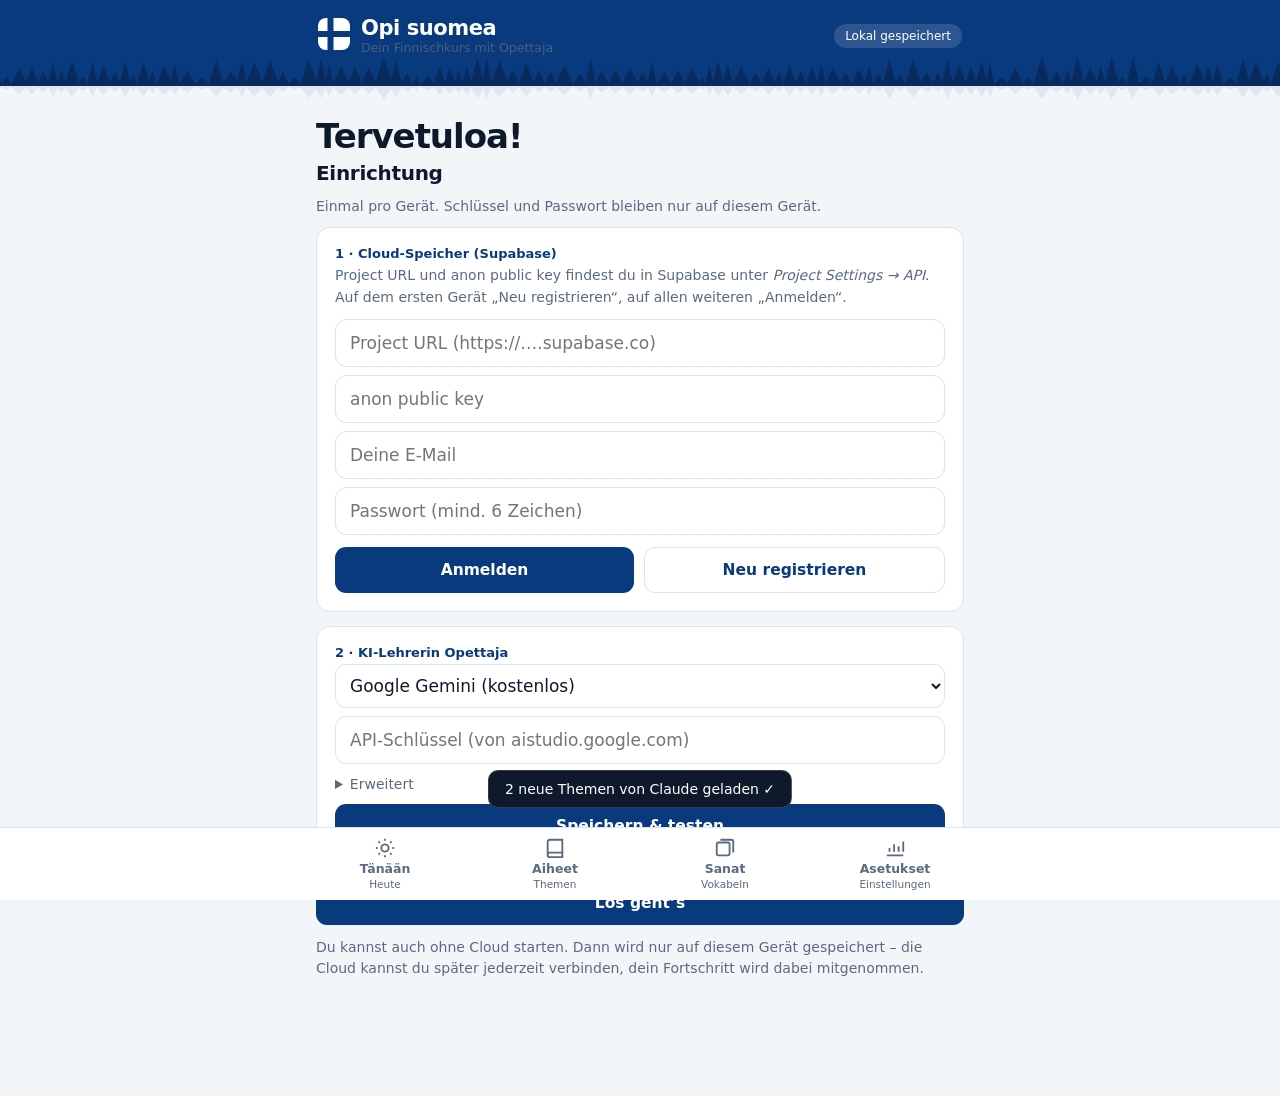
==== index.html @ 4a48f079 "Wortschatz: eigene Wörter, Problemwörter üben, Paare zuordnen Co-Authored-By: Claude Opus 5.5 <norep" ====
<!DOCTYPE html>
<html lang="de">
<head>
<meta charset="UTF-8">
<meta name="color-scheme" content="light dark">
<meta name="viewport" content="width=device-width, initial-scale=1, viewport-fit=cover">
<title>Lernen</title>
<link rel="manifest" href="manifest.webmanifest">
<link rel="icon" type="image/png" href="icon-192.png">
<link rel="apple-touch-icon" href="icon-192.png">
<meta name="theme-color" content="#0a3a7e" id="themecolor">
<meta name="apple-mobile-web-app-capable" content="yes">
<meta name="mobile-web-app-capable" content="yes">
<link rel="stylesheet" href="farben.css">
<link rel="stylesheet" href="app.css">
</head>
<body>

<header class="top">
  <div class="top-inner">
    <div class="brand">
      <span id="brandlogo"></span>
      <div><h1 id="brandname"></h1><small id="brandtag"></small></div>
    </div>
    <div id="sync" class="sync">Lädt …</div>
  </div>
  <svg class="landscape" id="landscape" viewBox="0 0 1200 44" preserveAspectRatio="xMidYMax slice" aria-hidden="true"></svg>
</header>

<main id="app"></main>

<nav class="tabs"><div class="in">
  <button data-act="tab" data-id="today" id="tab-today"><svg viewBox="0 0 24 24" fill="none" stroke="currentColor" stroke-width="2"><circle cx="12" cy="12" r="4"/><path d="M12 2v2M12 20v2M4.9 4.9l1.4 1.4M17.7 17.7l1.4 1.4M2 12h2M20 12h2M4.9 19.1l1.4-1.4M17.7 6.3l1.4-1.4"/></svg><b></b><small></small></button>
  <button data-act="tab" data-id="topics" id="tab-topics"><svg viewBox="0 0 24 24" fill="none" stroke="currentColor" stroke-width="2"><path d="M4 19.5A2.5 2.5 0 0 1 6.5 17H20V3H6.5A2.5 2.5 0 0 0 4 5.5v14z"/><path d="M4 19.5A2.5 2.5 0 0 0 6.5 22H20v-5"/></svg><b></b><small></small></button>
  <button data-act="tab" data-id="vocab" id="tab-vocab"><svg viewBox="0 0 24 24" fill="none" stroke="currentColor" stroke-width="2"><rect x="3" y="6" width="14" height="14" rx="2"/><path d="M7 3h12a2 2 0 0 1 2 2v12"/></svg><b></b><small></small></button>
  <button data-act="tab" data-id="progress" id="tab-progress"><svg viewBox="0 0 24 24" fill="none" stroke="currentColor" stroke-width="2"><path d="M3 20h18M6 16v-4M11 16V8M16 16v-6M21 16V5"/></svg><b></b><small></small></button>
</div></nav>
<div id="toast"></div>

<script src="js/app.js"></script>
<script src="js/inhalte.js"></script>
<script src="js/sprache.js"></script>
<script src="js/daten.js"></script>
<script src="js/lernen.js"></script>
<script src="js/ki.js"></script>
<script src="js/einstufung.js"></script>
<script src="js/ansichten.js"></script>
<script src="js/uebungen.js"></script>
<script src="js/formate.js"></script>
<script src="js/wortschatz.js"></script>
<script src="js/verwaltung.js"></script>
<script src="js/start.js"></script>
</body>
</html>
---- farben.css ----
/* Farben dieser App (gehört zur App, nicht zur Engine). Variablennamen sind in beiden Apps gleich. */
:root{
  --lumi:#f3f6f9;      /* Schnee */
  --paper:#ffffff;
  --sini:#0a3a7e;      /* Flaggenblau */
  --sini-d:#072b5e;
  --yo:#0e1a2b;        /* Nacht */
  --jarvi:#e2ecf6;     /* See */
  --muted:#5a6a80;
  --line:#dbe3ec;
  --kuusi:#2d6a4f;     /* Fichte */
  --kuusi-bg:#e6f2ec;
  --puolukka:#b3243b;  /* Preiselbeere */
  --puolukka-bg:#fbeaed;
  --lakka:#d98a1f;     /* Moltebeere */
  --lakka-bg:#fdf3e2;
  --lakka-ink:#8a5a0f;
  --on-sini:#ffffff;
  --head:#0a3a7e;
  --head-forest:#072b5e;
  --next-bg:#0a3a7e;
  --tip:#f5f3ee;
  --lock:#eef0f3;
  --mirror:#dfe8f2;
  color-scheme:light;
}
/* Nachtmodus – finnische Polarnacht (kaamos) */
:root[data-theme="dark"]{
  --lumi:#0c1520;--paper:#141f2d;--sini:#7db3f0;--sini-d:#9cc6f5;--yo:#e5ecf4;--jarvi:#1a2b40;--muted:#98a9bd;--line:#26364a;
  --kuusi:#62c493;--kuusi-bg:#13302a;--puolukka:#f2798a;--puolukka-bg:#3a1b23;--lakka:#f0b050;--lakka-bg:#36290f;--lakka-ink:#f0b050;
  --on-sini:#081a30;--head:#0b2447;--head-forest:#05152b;--next-bg:#17365f;--tip:#1c2633;--lock:#1d2836;--mirror:#162334;
  color-scheme:dark;
}
:root[data-theme="dark"] .fb.ok,:root[data-theme="dark"] .fb.bad,:root[data-theme="dark"] .fb.dunno{border-color:transparent}
:root[data-theme="dark"] .next .btn{background:#e5ecf4;color:#0a3a7e}
---- app.css ----
*{box-sizing:border-box}
html,body{margin:0;background:var(--lumi);color:var(--yo);font-family:system-ui,-apple-system,"Segoe UI",Roboto,"Helvetica Neue",Arial,sans-serif;-webkit-font-smoothing:antialiased}
body{padding-bottom:calc(78px + env(safe-area-inset-bottom))}
button,input,select,textarea{font:inherit;color:inherit}
:focus-visible{outline:3px solid #7fb0ea;outline-offset:2px}
@media (prefers-reduced-motion:reduce){*{transition:none!important;animation:none!important}}

/* Kopf mit See und Wald */
header.top{background:var(--head);color:#fff;position:relative;overflow:hidden}
.top-inner{max-width:680px;margin:0 auto;padding:16px 18px 46px;display:flex;align-items:center;justify-content:space-between;gap:12px;position:relative;z-index:2}
.brand{display:flex;align-items:center;gap:11px}
.brand h1{margin:0;font-size:21px;font-weight:800;letter-spacing:-.02em}
.brand small{display:block;opacity:.78;font-size:12.5px;font-weight:500;letter-spacing:0}
.sync{font-size:12px;padding:5px 11px;border-radius:99px;background:rgba(255,255,255,.14);white-space:nowrap}
.sync.err{background:var(--puolukka)}
.landscape{position:absolute;left:0;right:0;bottom:0;height:44px;z-index:1;display:block;width:100%}

main{max-width:680px;margin:0 auto;padding:18px 16px 28px}
.card{background:var(--paper);border-radius:14px;padding:18px;margin:0 0 14px;border:1px solid var(--line)}
.label{font-size:13px;color:var(--sini);font-weight:650;margin:0 0 4px}
h2{font-size:20px;margin:0 0 10px;letter-spacing:-.015em;line-height:1.25}
h3{font-size:16px;margin:20px 0 8px}
p{line-height:1.55;margin:0 0 10px}
.muted{color:var(--muted);font-size:14px}
small{color:var(--muted)}

.btn{appearance:none;border:0;background:var(--sini);color:var(--on-sini);font-weight:650;font-size:15.5px;padding:13px 18px;border-radius:11px;cursor:pointer;width:100%;transition:transform .06s,background .15s}
@media (hover:hover){.btn:hover{background:var(--sini-d)}}
.btn:active{transform:scale(.985)}
.btn.sm{width:auto;padding:9px 15px;font-size:14px}
.btn.ghost{background:transparent;color:var(--sini);border:1.5px solid var(--line)}
@media (hover:hover){.btn.ghost:hover{background:var(--jarvi)}}
.btn.danger{background:transparent;color:var(--puolukka);border:1.5px solid var(--puolukka-bg)}
.btn:disabled{opacity:.45;cursor:default}
.btnrow{display:flex;gap:10px;flex-wrap:wrap;margin-top:12px}
.btnrow .btn{flex:1;min-width:140px}

/* Heute */
.greet{font-size:30px;font-weight:800;letter-spacing:-.03em;margin:2px 0 2px;line-height:1.1}
.date{color:var(--muted);margin-bottom:16px}
.facts{display:flex;gap:22px;margin:0 0 18px;flex-wrap:wrap}
.facts div{display:flex;flex-direction:column}
.facts b{font-size:22px;font-weight:800;color:var(--sini)}
.facts span{font-size:13px;color:var(--muted)}
.next{background:var(--next-bg);color:#fff;border-radius:16px;padding:20px;margin:0 0 14px}
.next .label{color:#bcd3f2}
.next h2{color:#fff;font-size:22px}
.next p{color:#dbe7f7}
.next .btn{background:#fff;color:var(--sini)}
@media (hover:hover){.next .btn:hover{background:#e2ecf6}}
.row{display:flex;align-items:center;justify-content:space-between;gap:12px;padding:12px 0;border-top:1px solid var(--line)}
.row:first-of-type{border-top:0}
.row b{display:block}
.teacher{border-left:4px solid var(--sini);background:var(--jarvi);border-radius:4px 14px 14px 4px;padding:14px 16px;margin:0 0 14px}
.teacher p{margin:0 0 6px}

/* Themenliste */
.tlist{list-style:none;margin:0;padding:0}
.titem{display:flex;align-items:center;gap:14px;padding:14px 4px;border-bottom:1px solid var(--line);cursor:pointer;background:none;border-left:0;border-right:0;border-top:0;width:100%;text-align:left}
@media (hover:hover){.titem:hover{background:var(--jarvi)}}
.titem .num{flex:none;width:34px;height:34px;border-radius:50%;display:grid;place-items:center;font-weight:800;font-size:14px;background:var(--jarvi);color:var(--sini)}
.titem.locked .num,.titem.locked b,.titem.locked .fi,.titem.locked .badge{opacity:.55}
.vhint{background:var(--jarvi);border-radius:10px;padding:10px 12px;margin:10px 0 0;font-size:15px;line-height:1.6}.vhint .label{margin-bottom:2px}
.aiflagp{margin:6px 0 0}.aiflag{font-size:12.5px;color:var(--muted);text-decoration:underline dotted}
.titem .req{font-size:12.5px;color:var(--muted);margin-top:4px;line-height:1.45}
.req .ok{color:var(--kuusi);font-weight:650}.req .no{color:var(--puolukka);font-weight:650}
.reqrow{display:flex;align-items:center;gap:10px;padding:10px 0;border-bottom:1px solid var(--line)}.reqrow:last-of-type{border-bottom:0}
.reqrow .rq{flex:1;min-width:0}.reqrow small{display:block;color:var(--muted);margin-top:2px}
.titem .body{flex:1;min-width:0}
.titem .fi{font-size:13px;color:var(--muted)}
.bar{height:5px;border-radius:5px;background:var(--line);overflow:hidden;margin-top:6px}
.bar i{display:block;height:100%;background:var(--kuusi)}
.badge{font-size:12px;font-weight:650;padding:3px 9px;border-radius:99px;white-space:nowrap;background:var(--jarvi);color:var(--sini)}
.badge.due{background:var(--lakka-bg);color:var(--lakka-ink)}
.badge.new{background:var(--kuusi-bg);color:var(--kuusi)}
.badge.locked{background:var(--lock);color:var(--muted)}

/* Theorie */
.theory h3:first-child{margin-top:0}
.theory table{width:100%;border-collapse:collapse;margin:6px 0 14px;font-size:15px}
.theory td{padding:8px 6px;border-bottom:1px solid var(--line);vertical-align:top}
.theory td:first-child{font-weight:650;color:var(--sini);width:46%}
.theory .rule{background:var(--jarvi);border-left:3px solid var(--sini);padding:10px 12px;border-radius:3px 8px 8px 3px}
.theory .tip{background:var(--tip);border-left:3px solid #9a8f7a;padding:10px 12px;border-radius:3px 8px 8px 3px}
.theory ul{padding-left:20px;line-height:1.6}
.ftitle{font-size:34px;font-weight:800;letter-spacing:-.03em;margin:0;line-height:1.05}
.back{background:none;border:0;color:var(--sini);font-weight:650;padding:4px 0;margin-bottom:10px;cursor:pointer}

/* Übungen */
.sbar{display:flex;align-items:center;gap:12px;margin-bottom:14px}
.prog{flex:1;height:8px;background:var(--line);border-radius:8px;overflow:hidden}
.prog i{display:block;height:100%;background:var(--sini);transition:width .3s}
.xbtn{background:none;border:0;color:var(--muted);cursor:pointer;font-size:14px}
.ask{font-size:14px;color:var(--muted);margin-bottom:6px}
.q{font-size:24px;font-weight:750;letter-spacing:-.015em;line-height:1.3;margin:0 0 16px}
.q .gap{display:inline-block;min-width:56px;border-bottom:3px solid var(--sini);color:var(--sini)}
.gw{cursor:pointer;border-bottom:1.5px dotted color-mix(in srgb,currentColor 45%,transparent);-webkit-tap-highlight-color:transparent}
.gw.on{background:var(--jarvi);border-radius:4px}@media (hover:hover){.gw:hover{background:var(--jarvi);border-radius:4px}}
#gloss{position:fixed;z-index:60;max-width:min(320px,calc(100vw - 32px));background:var(--paper);color:var(--yo);border:1.5px solid var(--line);border-radius:12px;padding:10px 12px;box-shadow:0 8px 24px rgba(0,0,0,.18);font-size:15px;line-height:1.35}
#gloss b{color:var(--sini)}#gloss small{display:block;color:var(--muted);margin-top:3px}
.opts{display:grid;gap:9px}
.opt{text-align:left;padding:13px 15px;border-radius:11px;border:1.5px solid var(--line);background:var(--paper);cursor:pointer;font-size:16px}
@media (hover:hover){.opt:hover{border-color:var(--sini)}}
.opt.right{border-color:var(--kuusi);background:var(--kuusi-bg)}
.opt.wrong{border-color:var(--puolukka);background:var(--puolukka-bg)}
.inp{width:100%;color:var(--yo);padding:13px 14px;border-radius:11px;border:1.5px solid var(--line);font-size:17px;background:var(--paper)}
.inp:focus{border-color:var(--sini);outline:none}
.hint{font-size:14px;color:var(--muted);margin:-8px 0 12px}
.tabex{width:100%;border-collapse:collapse;margin:0 0 6px;font-size:16px}
.tabex th{font-size:13px;font-weight:650;color:var(--muted);text-align:left;padding:4px 6px;border-bottom:1.5px solid var(--line)}
.tabex td{padding:5px 6px;border-bottom:1px solid var(--line);vertical-align:middle}
.tabex td.fix{font-weight:650;color:var(--sini)}
.tabex input{width:100%;min-width:0;padding:8px 9px;font-size:16px;border-radius:8px;border:1.5px solid var(--line);background:var(--paper);color:var(--yo)}
.tabex input.ok{border-color:var(--kuusi);background:var(--kuusi-bg)}
.tabex input.no{border-color:var(--puolukka);background:var(--puolukka-bg)}
.tabex .sol{display:block;font-size:13px;color:var(--kuusi);font-weight:650;margin-top:3px}
.ordline{min-height:54px;border-bottom:2px solid var(--line);padding:8px 0;display:flex;flex-wrap:wrap;gap:8px;margin-bottom:14px;align-items:center}
.ph{color:var(--muted);font-size:14px}
.chips{display:flex;flex-wrap:wrap;gap:8px;margin-bottom:14px}
.chip{padding:9px 14px;border-radius:10px;border:1.5px solid var(--line);background:var(--paper);cursor:pointer;font-size:16px;font-weight:600}
.chip.on{background:var(--jarvi);border-color:var(--sini);color:var(--sini)}
.chip.ghost{visibility:hidden}
.fb{margin-top:14px;padding:14px 16px;border-radius:12px}
.fb.ok{background:var(--kuusi-bg);border:1px solid #bfdccd}
.fb.bad{background:var(--puolukka-bg);border:1px solid #efc2ca}
.fb.wait{background:var(--jarvi)}
.fb.dunno{background:var(--lakka-bg);border:1px solid #f0d7a8}
.fb.dunno b.t{color:var(--lakka-ink)}
.fb b.t{display:block;margin-bottom:4px;font-size:16px}
.fb.ok b.t{color:var(--kuusi)}
.fb.bad b.t{color:var(--puolukka)}
.fb p{margin:4px 0 0}

/* Ergebnis */
.center{text-align:center}
.ring{width:128px;height:128px;border-radius:50%;background:conic-gradient(var(--sini) calc(var(--p)*1%),var(--line) 0);display:grid;place-items:center;margin:10px auto 8px}
.ring span{width:100px;height:100px;border-radius:50%;background:var(--paper);display:grid;place-items:center;font-size:28px;font-weight:800;color:var(--sini)}
.err{padding:10px 0;border-top:1px solid var(--line);font-size:15px}
.err .u{color:var(--puolukka)}
.err .r{color:var(--kuusi);font-weight:650}
.rates{display:grid;grid-template-columns:repeat(4,1fr);gap:8px;margin-top:10px}
@media (max-width:440px){.rates{grid-template-columns:repeat(2,1fr)}}
.rate{border-radius:11px;padding:12px 6px;border:1.5px solid var(--line);background:var(--paper);cursor:pointer;display:flex;flex-direction:column;align-items:center;gap:2px}
.rate b{font-size:15px}
.rate small{font-size:12px}
.rate.again b{color:var(--puolukka)} @media (hover:hover){.rate.again:hover{background:var(--puolukka-bg)}}
.rate.hard b{color:var(--lakka-ink)} @media (hover:hover){.rate.hard:hover{background:var(--lakka-bg)}}
.rate.good b{color:var(--sini)} @media (hover:hover){.rate.good:hover{background:var(--jarvi)}}
.rate.easy b{color:var(--kuusi)} @media (hover:hover){.rate.easy:hover{background:var(--kuusi-bg)}}
.aibox ul{padding-left:20px;margin:8px 0;line-height:1.55}
.plan{margin-top:10px;padding-top:10px;border-top:1px solid var(--line)}
.dots{display:inline-flex;gap:4px;vertical-align:middle}
.dots i{width:6px;height:6px;border-radius:50%;background:var(--sini);animation:b 1s infinite}
.dots i:nth-child(2){animation-delay:.15s}.dots i:nth-child(3){animation-delay:.3s}
@keyframes b{0%,80%,100%{opacity:.25}40%{opacity:1}}

/* Karteikarten */
.flash .front{font-size:36px;font-weight:800;letter-spacing:-.02em;text-align:center;padding:26px 0 18px;word-break:break-word}
.flash .backside{text-align:center;font-size:22px;font-weight:700;color:var(--sini);padding:4px 0 14px;border-top:1px dashed var(--line)}
.flash .backside small{display:block;font-size:14px;font-weight:500;margin-top:4px}
.cmp{font-size:14px;text-align:center;margin-bottom:10px}
.vrow{display:flex;justify-content:space-between;gap:10px;padding:9px 0;border-top:1px solid var(--line);font-size:15px}
.vrow .w{font-weight:650;min-width:0;overflow-wrap:anywhere}
.vrow .d{color:var(--muted);flex:1;text-align:left;margin-left:10px;min-width:0;overflow-wrap:anywhere}
.vrow .vbody{flex:1;min-width:0}.vrow .vbody .d{margin-left:6px}
.vrow .sts{display:flex;flex-wrap:wrap;gap:2px 12px;margin-top:2px}
.st{font-size:12px;font-weight:650;white-space:nowrap}
.st.neu{color:var(--muted)} .st.lernt{color:var(--lakka-ink)} .st.gut{color:var(--sini)} .st.sicher{color:var(--kuusi)}

/* Fortschritt */
.grid2{display:grid;grid-template-columns:1fr 1fr;gap:10px}
.stat{background:var(--jarvi);border-radius:12px;padding:12px 14px}
.stat b{font-size:24px;font-weight:800;color:var(--sini);display:block}
.stat span{font-size:13px;color:var(--muted)}
.level{display:inline-block;font-size:26px;font-weight:800;color:var(--on-sini);background:var(--sini);border-radius:10px;padding:4px 12px;margin-right:8px}
textarea.out{width:100%;background:var(--paper);color:var(--yo);min-height:160px;border:1.5px solid var(--line);border-radius:10px;padding:10px;font-size:12.5px;font-family:ui-monospace,Menlo,Consolas,monospace}
select.inp{padding:10px}
details summary{cursor:pointer;margin-top:4px}
.setrow{display:flex;align-items:center;justify-content:space-between;gap:12px;padding:10px 0;border-top:1px solid var(--line)}

/* Audio */
.spk{display:inline-grid;place-items:center;width:30px;height:30px;border-radius:50%;border:1.5px solid var(--line);background:var(--paper);color:var(--sini);cursor:pointer;vertical-align:middle;margin-right:8px;flex:none;padding:0}
@media (hover:hover){.spk:hover{background:var(--jarvi);border-color:var(--sini)}}
.spk svg{width:15px;height:15px;pointer-events:none}
.spk.big{width:52px;height:52px;margin:0 auto}
.spk.big svg{width:24px;height:24px}
.sayable{text-decoration:underline dotted var(--sini);text-underline-offset:3px;cursor:pointer}

/* Navigation */
nav.tabs{position:fixed;left:0;right:0;bottom:0;background:var(--paper);border-top:1px solid var(--line);display:flex;justify-content:center;padding-bottom:env(safe-area-inset-bottom);z-index:10}
nav.tabs .in{display:flex;width:100%;max-width:680px}
nav.tabs button{flex:1;background:none;border:0;padding:9px 4px 10px;display:flex;flex-direction:column;align-items:center;gap:2px;cursor:pointer;color:var(--muted)}
nav.tabs button b{font-size:12.5px;font-weight:700}
nav.tabs button small{font-size:10.5px}
nav.tabs button.on{color:var(--sini)}
nav.tabs svg{width:22px;height:22px}
#toast{position:fixed;border:1px solid rgba(255,255,255,.15);left:50%;bottom:calc(92px + env(safe-area-inset-bottom));transform:translateX(-50%) translateY(20px);background:#0e1a2b;color:#fff;padding:10px 16px;border-radius:10px;font-size:14px;opacity:0;pointer-events:none;transition:all .25s;z-index:20;max-width:90vw;text-align:center}
#toast.show{opacity:1;transform:translateX(-50%) translateY(0)}
/* Hinweis „Neue Version verfügbar“ */
#update{position:fixed;left:12px;right:12px;bottom:calc(72px + env(safe-area-inset-bottom));max-width:560px;margin:0 auto;background:var(--sini);color:var(--on-sini);border-radius:12px;padding:10px 12px 10px 16px;display:flex;align-items:center;justify-content:space-between;gap:12px;z-index:30;box-shadow:0 6px 20px rgba(0,0,0,.25);font-weight:650}
#update .btn{width:auto;background:var(--on-sini);color:var(--sini)}

/* Einstufungstest und Sonderzeichen-Tasten */
.ptabs{display:flex;gap:6px;margin:0 0 14px;overflow-x:auto}
.ptab{flex:1;min-width:76px;border:1.5px solid var(--line);background:var(--paper);border-radius:11px;padding:8px 6px;cursor:pointer;text-align:center}
.ptab b{display:block;font-size:15px}
.ptab small{font-size:12px}
.ptab.on{border-color:var(--sini);background:var(--jarvi);color:var(--sini)}
.ptab.full small{color:var(--kuusi);font-weight:700}
.psec h3{margin:0 0 4px}
.psec .code{color:var(--sini);margin-right:6px}
.bank{display:flex;flex-wrap:wrap;gap:6px;margin:6px 0 10px}
.bank span{border:1px dashed var(--muted);padding:2px 10px;border-radius:99px;font-size:15px}
.pitem{display:grid;grid-template-columns:24px 1fr 34px;gap:8px;padding:12px 0;border-top:1px solid var(--line);align-items:start}
.pitem .n{color:var(--muted);font-size:14px;padding-top:6px}
.psent{font-size:17px;line-height:1.55;margin:0}
.psent.gaps{line-height:2.1}
.ptag{font-size:12px;border:1px solid var(--line);border-radius:5px;padding:1px 6px;color:var(--muted);margin-left:6px;white-space:nowrap;vertical-align:2px}
input.pgap{font:inherit;font-size:17px;color:var(--sini);background:transparent;border:0;border-bottom:2px solid var(--muted);padding:0 2px;margin:0 2px;text-align:center;border-radius:0;width:8ch}
input.pgap:focus,textarea.pline:focus{outline:none;border-bottom-color:var(--sini);background:var(--jarvi)}
input.pgap.ok,.pw.ok{color:var(--kuusi);border-bottom-color:var(--kuusi)}
input.pgap.bad,.pw.bad{color:var(--puolukka);border-bottom-color:var(--puolukka)}
input.pgap[readonly]{cursor:default}
textarea.pline{display:block;width:100%;font:inherit;font-size:17px;line-height:1.5;color:var(--sini);background:transparent;border:0;border-bottom:2px solid var(--muted);border-radius:0;padding:4px 2px;resize:none;overflow:hidden}
textarea.plong{display:block;width:100%;font:inherit;font-size:16px;line-height:1.7;color:var(--yo);background:var(--paper);border:1.5px solid var(--line);border-radius:10px;padding:10px 12px;min-height:220px;resize:vertical}
textarea.pshort{min-height:96px}
.mine{font-size:17px;line-height:1.7;padding:4px 2px;border-bottom:2px solid var(--line);overflow-wrap:anywhere;white-space:pre-wrap}
.pw.bad{text-decoration:underline wavy;text-decoration-thickness:1px;text-underline-offset:4px}
.unsure{width:32px;height:32px;border:1.5px solid var(--line);background:none;color:var(--muted);border-radius:50%;font-weight:800;cursor:pointer}
.unsure.on{background:var(--lakka);border-color:var(--lakka);color:#fff}
.unsure:disabled{cursor:default;opacity:.6}
.rfrow{display:flex;gap:8px;margin-top:6px}
.rfrow button{border:1.5px solid var(--line);background:var(--paper);padding:6px 14px;border-radius:9px;cursor:pointer;font-size:15px}
.rfrow button.on{background:var(--next-bg);border-color:var(--next-bg);color:#fff}
.rfrow button.ok{background:var(--kuusi);border-color:var(--kuusi);color:#fff}
.rfrow button.bad{background:var(--puolukka);border-color:var(--puolukka);color:#fff}
.rfrow button:disabled{cursor:default}
.pres{margin-top:8px;font-size:15px;padding:10px 12px;border-radius:10px;background:var(--tip);border-left:4px solid var(--line)}
.pres.ok{border-left-color:var(--kuusi)} .pres.bad{border-left-color:var(--puolukka)} .pres.wait{border-left-color:var(--lakka)}
.pres .lbl{font-weight:750;margin-right:6px}
.pres.ok .lbl{color:var(--kuusi)} .pres.bad .lbl{color:var(--puolukka)} .pres.wait .lbl{color:var(--lakka-ink)}
.pres .sol b{color:var(--kuusi)}
.pres .sub{color:var(--muted);font-size:14px;margin-top:4px}
.pres .selfrow{display:flex;gap:6px;flex-wrap:wrap;margin-top:8px}
.pres ul{margin:6px 0 0;padding-left:20px;line-height:1.5}
.wc{font-size:13px;color:var(--muted);margin-top:4px}
.wc.ok{color:var(--kuusi);font-weight:700}
.reading{background:var(--tip);border-left:4px solid var(--sini);border-radius:4px 12px 12px 4px;padding:14px 16px;line-height:1.7;margin:8px 0}
.reading p{margin:0 0 10px}.reading p:last-child{margin:0}
.checkrow{display:flex;align-items:center;gap:12px;flex-wrap:wrap;margin-top:12px}
.checkrow .btn{width:auto}
.keys{display:flex;gap:6px;margin:0 0 12px}
.keys button{width:38px;height:36px;border:1.5px solid var(--line);background:var(--paper);border-radius:9px;font-size:16px;cursor:pointer}
.cmp.typed .mine{font-weight:650}
.dx{color:var(--puolukka);text-decoration:underline;text-underline-offset:3px}
/* Lesetext, Schreibaufgabe, Dialog (js/formate.js) */
.lestxt{background:var(--jarvi);border-radius:12px;padding:12px 14px;margin:0 0 16px;font-size:17px;line-height:1.5}
.lestxt p{margin:0 0 6px}.lestxt p:last-child{margin:0}
.lesspk{display:flex;align-items:center;gap:8px;margin-bottom:8px}.lesspk small{color:var(--muted)}
.lesq{margin:0 0 16px}.lesqq{font-weight:650;margin:0 0 8px}
.opt.sel{border-color:var(--sini);background:var(--jarvi)}
.schta{resize:vertical;min-height:96px;font-family:inherit;line-height:1.45}
.dlg{display:grid;gap:10px;margin:0 0 6px}
.dlgl{padding:10px 12px;border-radius:12px;background:var(--jarvi);max-width:92%;font-size:16px;line-height:1.4}
.dlgl b{display:block;font-size:13px;color:var(--muted);margin-bottom:3px}
.dlgl.me{background:var(--paper);border:1.5px solid var(--line);justify-self:end;width:92%}
.dlgl.me small{display:block;color:var(--muted);font-size:14px;margin-bottom:6px}
.dcell{width:100%;min-width:0;padding:9px 10px;font-size:16px;border-radius:8px;border:1.5px solid var(--line);background:var(--paper);color:var(--yo)}
.dcell.ok{border-color:var(--kuusi);background:var(--kuusi-bg)}.dcell.no{border-color:var(--puolukka);background:var(--puolukka-bg)}
.dlgl .sol{display:block;font-size:14px;color:var(--kuusi);font-weight:650;margin-top:4px}
/* Eigene Wörter, Problemwörter, Paare zuordnen (js/wortschatz.js) */
.ownform{display:grid;gap:8px;margin:4px 0 10px}.ownform .btnrow{margin-top:0}
.vrow.ownedit{display:block}
.leech{color:var(--lakka-ink);font-size:14px}
.pairs{display:grid;grid-template-columns:1fr 1fr;gap:10px}.pairs>div{display:grid;gap:9px;align-content:start}
.pair{padding:12px 10px;border-radius:11px;border:1.5px solid var(--line);background:var(--paper);color:var(--yo);cursor:pointer;font-size:16px;text-align:center;min-height:52px;overflow-wrap:anywhere}
.pair.on{border-color:var(--sini);background:var(--jarvi)}.pair.ok{border-color:var(--kuusi);background:var(--kuusi-bg);opacity:.55}
.pair.no{border-color:var(--puolukka);background:var(--puolukka-bg)}
.ownact{font-size:13px;margin-top:4px}
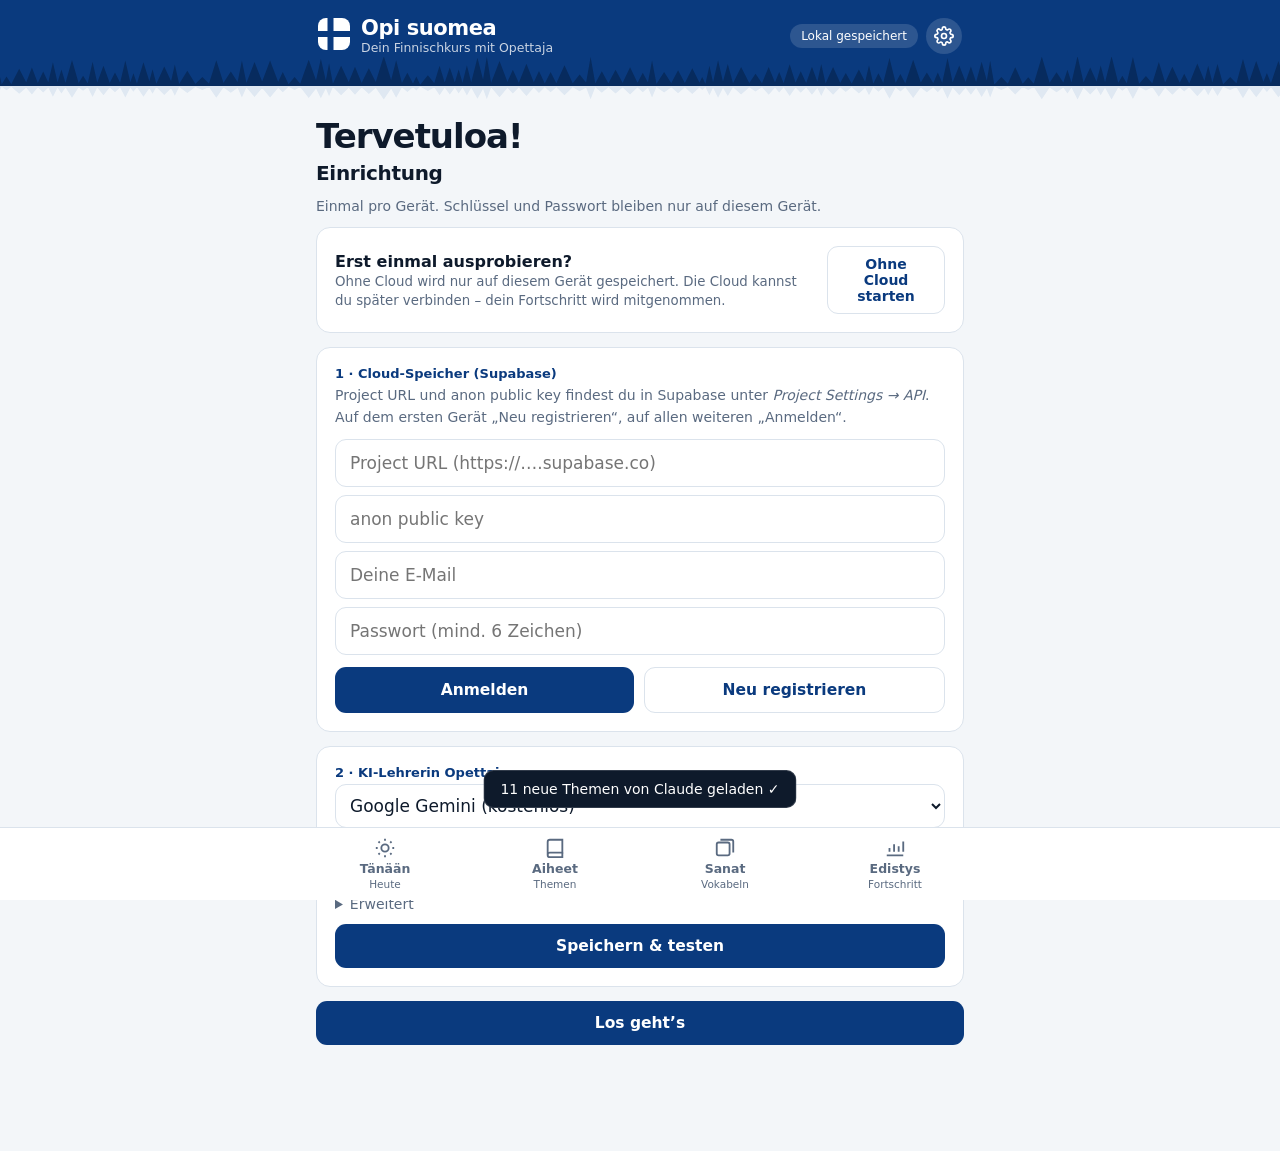
==== commit 88d60c45: "Bedienung: Tagesplan, Themenseite, Fortschritt/Einstellungen getrennt, Vokabeln, Hören, Details (E-1" ====
--- a/index.html
+++ b/index.html
@@ -22,7 +22,7 @@
       <span id="brandlogo"></span>
       <div><h1 id="brandname"></h1><small id="brandtag"></small></div>
     </div>
-    <div id="sync" class="sync">Lädt …</div>
+    <div class="topright"><div id="sync" class="sync">Lädt …</div><button class="gear" id="tab-settings" data-act="tab" data-id="settings" aria-label="Einstellungen" title="Einstellungen"><svg viewBox="0 0 24 24" fill="none" stroke="currentColor" stroke-width="2"><circle cx="12" cy="12" r="3"/><path d="M19.4 15a1.65 1.65 0 0 0 .33 1.82l.06.06a2 2 0 1 1-2.83 2.83l-.06-.06a1.65 1.65 0 0 0-1.82-.33 1.65 1.65 0 0 0-1 1.51V21a2 2 0 1 1-4 0v-.09A1.65 1.65 0 0 0 9 19.4a1.65 1.65 0 0 0-1.82.33l-.06.06a2 2 0 1 1-2.83-2.83l.06-.06A1.65 1.65 0 0 0 4.68 15a1.65 1.65 0 0 0-1.51-1H3a2 2 0 1 1 0-4h.09A1.65 1.65 0 0 0 4.6 9a1.65 1.65 0 0 0-.33-1.82l-.06-.06a2 2 0 1 1 2.83-2.83l.06.06A1.65 1.65 0 0 0 9 4.68a1.65 1.65 0 0 0 1-1.51V3a2 2 0 1 1 4 0v.09a1.65 1.65 0 0 0 1 1.51 1.65 1.65 0 0 0 1.82-.33l.06-.06a2 2 0 1 1 2.83 2.83l-.06.06A1.65 1.65 0 0 0 19.4 9a1.65 1.65 0 0 0 1.51 1H21a2 2 0 1 1 0 4h-.09a1.65 1.65 0 0 0-1.51 1z"/></svg></button></div>
   </div>
   <svg class="landscape" id="landscape" viewBox="0 0 1200 44" preserveAspectRatio="xMidYMax slice" aria-hidden="true"></svg>
 </header>
@@ -45,9 +45,13 @@
 <script src="js/ki.js"></script>
 <script src="js/einstufung.js"></script>
 <script src="js/ansichten.js"></script>
+<script src="js/woerterbuch.js"></script>
 <script src="js/uebungen.js"></script>
+<script src="js/vokabeln.js"></script>
 <script src="js/formate.js"></script>
 <script src="js/wortschatz.js"></script>
+<script src="js/ueberblick.js"></script>
+<script src="js/ki-ueben.js"></script>
 <script src="js/verwaltung.js"></script>
 <script src="js/start.js"></script>
 </body>
--- a/app.css
+++ b/app.css
@@ -277,3 +277,64 @@
 .pair.on{border-color:var(--sini);background:var(--jarvi)}.pair.ok{border-color:var(--kuusi);background:var(--kuusi-bg);opacity:.55}
 .pair.no{border-color:var(--puolukka);background:var(--puolukka-bg)}
 .ownact{font-size:13px;margin-top:4px}
+/* Lernkalender, Vorschau, Grammatik-Übersicht (js/ueberblick.js) */
+.cal{display:grid;grid-template-columns:repeat(12,1fr);grid-template-rows:repeat(7,auto);gap:3px;max-width:340px}
+.cal i,.calleg i{display:block;aspect-ratio:1;border-radius:3px;background:var(--line)}
+.cal i.calf{background:transparent}
+.cal1{background:color-mix(in srgb,var(--sini) 30%,var(--paper))!important}.cal2{background:color-mix(in srgb,var(--sini) 52%,var(--paper))!important}
+.cal3{background:color-mix(in srgb,var(--sini) 76%,var(--paper))!important}.cal4{background:var(--sini)!important}
+.calleg{display:flex;align-items:center;gap:3px;font-size:12px;color:var(--muted);margin-top:8px}.calleg i{width:12px}.calleg span{margin:0 4px}
+.fc{display:grid;grid-template-columns:repeat(7,1fr);gap:6px;align-items:end}
+.fcol{display:flex;flex-direction:column;align-items:center;gap:3px;font-size:13px;line-height:1.25}.fcol b{font-size:13px}
+.fcol small{color:var(--muted);font-size:12px;white-space:nowrap}.fcol .ftop{font-size:11px;color:var(--sini)}
+.fbar{display:flex;flex-direction:column;justify-content:flex-end;align-items:center;width:100%;height:96px}.fbar b{margin-bottom:3px}
+.fbar i{display:block;flex:none;width:70%;max-width:28px;min-height:2px;background:var(--sini);border-radius:4px 4px 0 0}
+details.gram summary{cursor:pointer;list-style:none;display:flex;flex-direction:column}
+details.gram summary::-webkit-details-marker{display:none}
+details.gram summary small{color:var(--muted)}details.gram[open] summary{margin-bottom:10px}
+details.gram .theory{padding:0;border:0;box-shadow:none;margin:0}
+/* Freies Schreiben und Rollenspiel (js/ki-ueben.js) */
+.chat{display:grid;gap:10px;margin:0 0 14px}
+.cmsg{padding:10px 12px;border-radius:12px;background:var(--jarvi);max-width:88%;font-size:16px;line-height:1.4}
+.cmsg.me{justify-self:end;background:var(--paper);border:1.5px solid var(--line)}
+.cmsg details{font-size:13px;color:var(--muted);margin-top:4px}.cmsg summary{cursor:pointer}
+.cfix{margin-top:6px;padding-top:6px;border-top:1px solid var(--line);color:var(--kuusi);font-size:15px}
+.cfix small{display:block;color:var(--muted);font-size:13px;margin-top:2px}
+.cok{color:var(--kuusi);font-size:13px;margin-top:2px}
+.perr{margin:6px 0;padding-left:18px}.perr li{margin:3px 0}.perr s{color:var(--puolukka)}
+.cnew{display:block;font-size:13px;color:var(--lakka-ink);margin-top:4px}
+/* Aufklappbare Karten: einheitlicher Pfeil rechts (E-1007-76) */
+details.more summary,details.fold summary{list-style:none;display:flex;align-items:baseline;gap:4px;margin:0}
+details.more summary::-webkit-details-marker,details.fold summary::-webkit-details-marker{display:none}
+details.more summary::after,details.fold summary::after,details.gram summary::after{content:"▾";margin-left:auto;color:var(--muted);transition:transform .15s}
+details.gram summary{position:relative;padding-right:22px}details.gram summary::after{position:absolute;right:0;top:0}
+details[open].more summary::after,details[open].fold summary::after,details[open].gram summary::after{transform:rotate(180deg)}
+details.more[open] summary,details.fold[open] summary{margin-bottom:4px}
+/* Schritt-Leiste auf neuen Themenseiten */
+.steps{display:flex;gap:6px;margin:0 0 10px;flex-wrap:wrap}
+.steps span{font-size:12.5px;font-weight:650;padding:4px 10px;border-radius:99px;background:var(--jarvi);color:var(--muted)}
+.steps span.cur{background:var(--sini);color:var(--on-sini)}
+.steps span.done{color:var(--kuusi)}
+/* Themenliste: Badge mit fester Breite, damit alle Balken gleich lang sind */
+.titem .badge{min-width:76px;text-align:center;box-sizing:border-box}
+/* Kontraste (E-1007-76): Untertitel im Kopf und Links auf dunklem Grund */
+.brand small{color:#fff}
+.next .aiflag{color:#dbe7f7}
+.lesspk small{color:var(--yo)}
+/* Zahnrad für die Einstellungen im Kopf */
+.topright{display:flex;align-items:center;gap:8px}
+.gear{width:36px;height:36px;border-radius:50%;border:0;background:rgba(255,255,255,.14);color:#fff;display:grid;place-items:center;cursor:pointer;padding:0}
+.gear svg{width:20px;height:20px}.gear.on{background:#fff;color:var(--head)}
+/* Tabellen: feste Spalten nur so breit wie nötig, Eingabespalten teilen sich den Rest (E-1007-76) */
+.tabex td.fix{width:1%}
+/* Paare: gleich hohe Kärtchen, damit beide Spalten im Raster bleiben */
+.pair{min-height:66px;display:flex;align-items:center;justify-content:center;line-height:1.25}
+.smode{font-size:12.5px;font-weight:650;color:var(--muted);margin:0 0 4px;white-space:nowrap;overflow:hidden;text-overflow:ellipsis}
+.flash .badges{display:flex;flex-wrap:wrap;gap:6px;margin:0 0 6px}.flash .badges:empty{display:none}
+.card.dim .label,.card.dim > p:first-of-type{opacity:.6}
+/* Lernkalender mit Wochentagen links und Zeitachse unten (E-1007-76) */
+.calwrap{display:flex;gap:6px;align-items:flex-start}
+.calwrap>div:last-child{flex:1;max-width:340px}
+.calwd{display:grid;grid-template-rows:repeat(7,1fr);gap:3px;font-size:10.5px;color:var(--muted);align-self:stretch;padding-bottom:18px}
+.calwd span{display:flex;align-items:center;line-height:1}
+.calax{display:flex;justify-content:space-between;font-size:10.5px;color:var(--muted);margin-top:4px}
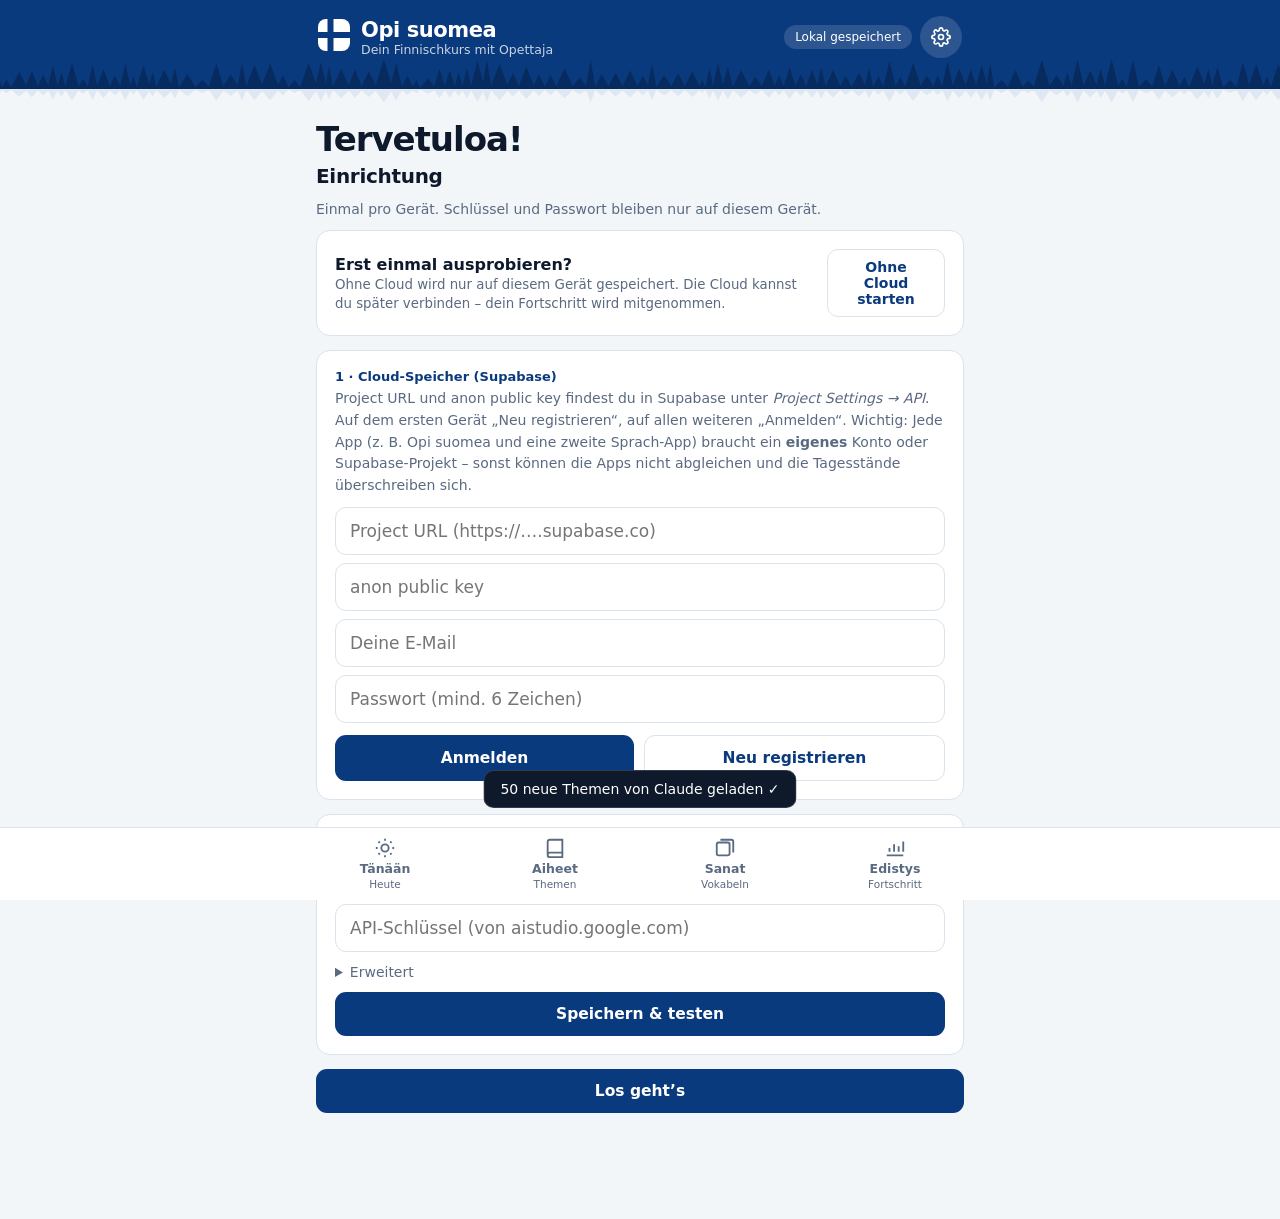
==== commit ace8badc: "ki.js geteilt: Prüfung und Analysen nach ki-auswertung.js (S-1008-106) Co-Authored-By: Claude Opus 5" ====
--- a/index.html
+++ b/index.html
@@ -43,6 +43,7 @@
 <script src="js/daten.js"></script>
 <script src="js/lernen.js"></script>
 <script src="js/ki.js"></script>
+<script src="js/ki-auswertung.js"></script>
 <script src="js/einstufung.js"></script>
 <script src="js/ansichten.js"></script>
 <script src="js/woerterbuch.js"></script>
--- a/app.css
+++ b/app.css
@@ -59,9 +59,9 @@
 .titem{display:flex;align-items:center;gap:14px;padding:14px 4px;border-bottom:1px solid var(--line);cursor:pointer;background:none;border-left:0;border-right:0;border-top:0;width:100%;text-align:left}
 @media (hover:hover){.titem:hover{background:var(--jarvi)}}
 .titem .num{flex:none;width:34px;height:34px;border-radius:50%;display:grid;place-items:center;font-weight:800;font-size:14px;background:var(--jarvi);color:var(--sini)}
-.titem.locked .num,.titem.locked b,.titem.locked .fi,.titem.locked .badge{opacity:.55}
+.titem.locked .num{background:var(--lock);color:var(--muted)}.titem.locked b,.titem.locked .fi,.titem.locked .badge{color:var(--muted)}
 .vhint{background:var(--jarvi);border-radius:10px;padding:10px 12px;margin:10px 0 0;font-size:15px;line-height:1.6}.vhint .label{margin-bottom:2px}
-.aiflagp{margin:6px 0 0}.aiflag{font-size:12.5px;color:var(--muted);text-decoration:underline dotted}
+.aiflagp{margin:6px 0 0}.aiflag{font-size:12.5px;color:var(--muted);text-decoration:underline dotted;display:inline-block;padding:6px 8px 14px 0;margin:-6px 0 -14px}
 .titem .req{font-size:12.5px;color:var(--muted);margin-top:4px;line-height:1.45}
 .req .ok{color:var(--kuusi);font-weight:650}.req .no{color:var(--puolukka);font-weight:650}
 .reqrow{display:flex;align-items:center;gap:10px;padding:10px 0;border-bottom:1px solid var(--line)}.reqrow:last-of-type{border-bottom:0}
@@ -84,13 +84,13 @@
 .theory .tip{background:var(--tip);border-left:3px solid #9a8f7a;padding:10px 12px;border-radius:3px 8px 8px 3px}
 .theory ul{padding-left:20px;line-height:1.6}
 .ftitle{font-size:34px;font-weight:800;letter-spacing:-.03em;margin:0;line-height:1.05}
-.back{background:none;border:0;color:var(--sini);font-weight:650;padding:4px 0;margin-bottom:10px;cursor:pointer}
+.back{background:none;border:0;color:var(--sini);font-weight:650;padding:12px 12px 12px 0;margin:-8px 0 2px;cursor:pointer}
 
 /* Übungen */
 .sbar{display:flex;align-items:center;gap:12px;margin-bottom:14px}
 .prog{flex:1;height:8px;background:var(--line);border-radius:8px;overflow:hidden}
 .prog i{display:block;height:100%;background:var(--sini);transition:width .3s}
-.xbtn{background:none;border:0;color:var(--muted);cursor:pointer;font-size:14px}
+.xbtn{background:none;border:0;color:var(--muted);cursor:pointer;font-size:14px;min-height:44px;padding:0 8px;margin:-10px -8px}
 .ask{font-size:14px;color:var(--muted);margin-bottom:6px}
 .q{font-size:24px;font-weight:750;letter-spacing:-.015em;line-height:1.3;margin:0 0 16px}
 .q .gap{display:inline-block;min-width:56px;border-bottom:3px solid var(--sini);color:var(--sini)}
@@ -106,6 +106,8 @@
 .inp{width:100%;color:var(--yo);padding:13px 14px;border-radius:11px;border:1.5px solid var(--line);font-size:17px;background:var(--paper)}
 .inp:focus{border-color:var(--sini);outline:none}
 .hint{font-size:14px;color:var(--muted);margin:-8px 0 12px}
+.whelp summary{cursor:pointer;text-decoration:underline dotted;text-underline-offset:3px;width:max-content}
+.whelp[open] summary{margin-bottom:4px}
 .tabex{width:100%;border-collapse:collapse;margin:0 0 6px;font-size:16px}
 .tabex th{font-size:13px;font-weight:650;color:var(--muted);text-align:left;padding:4px 6px;border-bottom:1.5px solid var(--line)}
 .tabex td{padding:5px 6px;border-bottom:1px solid var(--line);vertical-align:middle}
@@ -256,6 +258,10 @@
 /* Lesetext, Schreibaufgabe, Dialog (js/formate.js) */
 .lestxt{background:var(--jarvi);border-radius:12px;padding:12px 14px;margin:0 0 16px;font-size:17px;line-height:1.5}
 .lestxt p{margin:0 0 6px}.lestxt p:last-child{margin:0}
+.lestxt.leshid>*{display:none}.lestxt.leshid::after{content:"🎧 Text versteckt – hör genau zu.";color:var(--muted)}
+.lesmode{margin:0 0 10px}
+.luktxt{font-size:18px;line-height:2.2;margin:0 0 14px}.luktxt p{margin:0 0 6px}.luktxt input{max-width:100%;padding:4px 7px;font-size:16px;border-radius:8px;border:1.5px solid var(--line);background:var(--paper);color:var(--yo);margin:0 2px}.luktxt input.ok,.zsel.ok{border-color:var(--kuusi);background:var(--kuusi-bg)}.luktxt input.no,.zsel.no{border-color:var(--puolukka);background:var(--puolukka-bg)}.luktxt .sol,.zuo .sol{font-size:14px;color:var(--kuusi);font-weight:650;margin:0 4px}
+.zuo{margin:0 0 14px}.zrow{display:flex;align-items:center;gap:10px;padding:6px 0;border-bottom:1px solid var(--line);flex-wrap:wrap}.zl{flex:1;min-width:40%;font-size:17px}.zsel{font:inherit;font-size:16px;padding:6px 8px;border-radius:8px;border:1px solid var(--line);background:var(--paper);color:inherit;min-height:40px;border:1.5px solid var(--line);color:var(--yo)}
 .lesspk{display:flex;align-items:center;gap:8px;margin-bottom:8px}.lesspk small{color:var(--muted)}
 .lesq{margin:0 0 16px}.lesqq{font-weight:650;margin:0 0 8px}
 .opt.sel{border-color:var(--sini);background:var(--jarvi)}
@@ -323,7 +329,7 @@
 .lesspk small{color:var(--yo)}
 /* Zahnrad für die Einstellungen im Kopf */
 .topright{display:flex;align-items:center;gap:8px}
-.gear{width:36px;height:36px;border-radius:50%;border:0;background:rgba(255,255,255,.14);color:#fff;display:grid;place-items:center;cursor:pointer;padding:0}
+.gear{width:42px;height:42px;border-radius:50%;border:0;background:rgba(255,255,255,.14);color:#fff;display:grid;place-items:center;cursor:pointer;padding:0}
 .gear svg{width:20px;height:20px}.gear.on{background:#fff;color:var(--head)}
 /* Tabellen: feste Spalten nur so breit wie nötig, Eingabespalten teilen sich den Rest (E-1007-76) */
 .tabex td.fix{width:1%}
@@ -338,3 +344,13 @@
 .calwd{display:grid;grid-template-rows:repeat(7,1fr);gap:3px;font-size:10.5px;color:var(--muted);align-self:stretch;padding-bottom:18px}
 .calwd span{display:flex;align-items:center;line-height:1}
 .calax{display:flex;justify-content:space-between;font-size:10.5px;color:var(--muted);margin-top:4px}
+.titem.sub{padding-left:26px}.titem.sub .num{width:30px;height:30px;font-size:11.5px;background:var(--lumi)}
+/* Handy-Tippflächen (S-1012-117): Text-Links ≥ 32 px hoch ohne Änderung der Zeilenhöhe, Wörter in Tabellen und Theorie, Unterthemen-Nummern 12 px, Hinweis oben statt über Eingabefeldern */
+p a[data-act]:not(.btn):not(.chip){display:inline-block;padding:8px 3px;margin:-8px -3px}
+.tabex td.fix .gw{display:inline-block;padding:6px 3px;margin:-6px -3px}
+.theory .sayable{padding:6px 1px}
+.titem.sub .num{font-size:12px}
+.spk:not(.big){position:relative}.spk:not(.big)::after{content:"";position:absolute;inset:-5px;border-radius:50%}
+#toast.top{bottom:auto;top:calc(14px + env(safe-area-inset-top));transform:translateX(-50%) translateY(-20px)}
+#toast.top.show{transform:translateX(-50%) translateY(0)}
+.vforms{font-size:13px;font-weight:500;color:var(--muted);line-height:1.35;margin-top:2px}.flash .vforms{text-align:center;margin:-10px 0 14px;font-size:14px}.backside+.vforms{text-align:center;margin:-6px 0 12px;font-size:14px}
